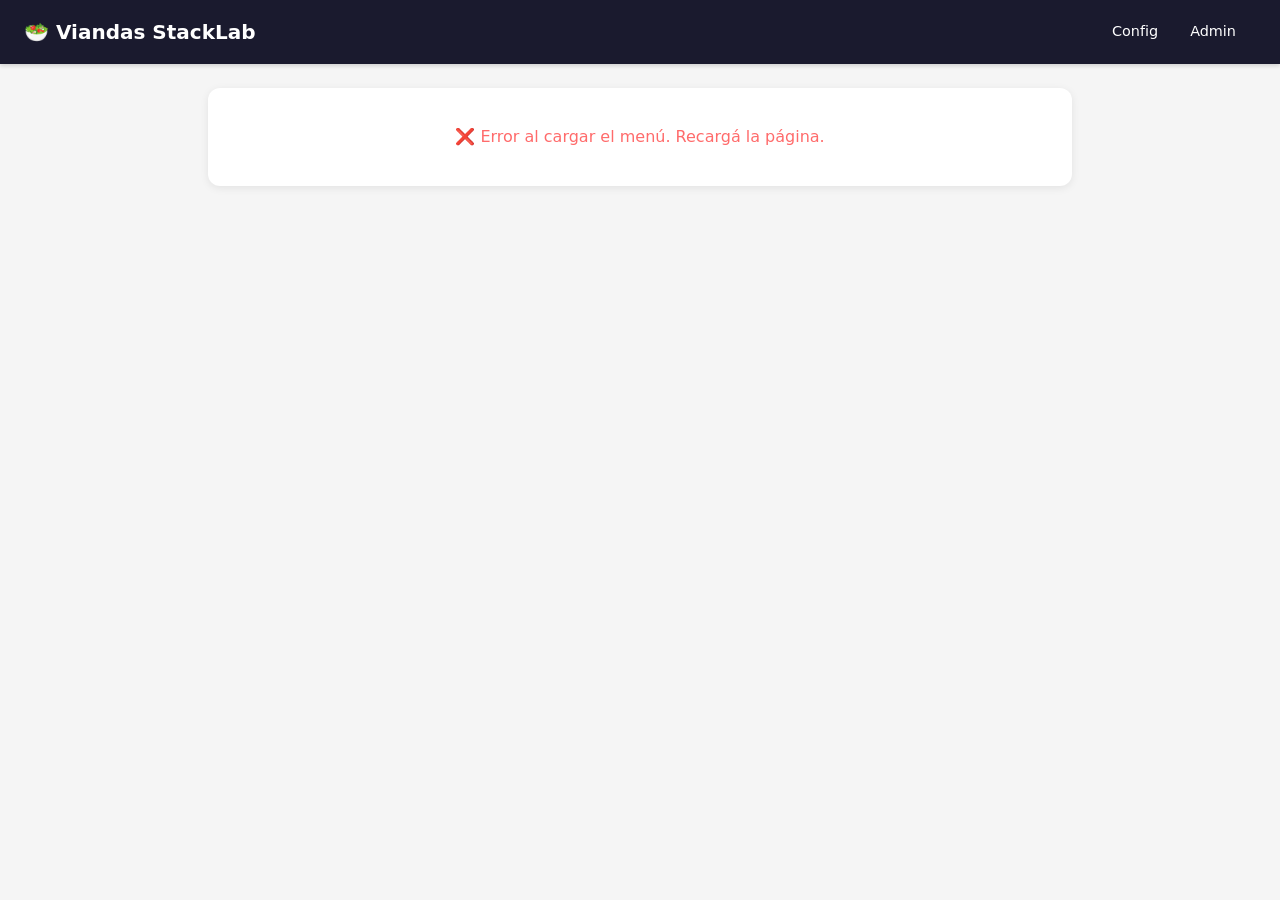
==== prototype/index.html @ 22119e1a "feat: agrega paginas HTML del MVP - config, index y admin" ====
<!DOCTYPE html>
<html lang="es">
<head>
  <meta charset="UTF-8">
  <meta name="viewport" content="width=device-width, initial-scale=1.0">
  <title>Viandas StackLab — Menú Semanal</title>
  <link rel="stylesheet" href="style.css">
  <script defer src="app.js"></script>
</head>
<body>
  <!-- ============================================================
       Header with user simulation dropdown
       ============================================================ -->
  <header class="header">
    <span class="header__title">🥗 Viandas StackLab</span>
    <nav class="header__nav">
      <a href="config.html">Config</a>
      <a href="admin.html">Admin</a>
      <span id="user-sim"></span>
    </nav>
  </header>

  <!-- ============================================================
       Notification banner (Gmail / Google Chat simulation)
       Container populated by app.js initNotificationBanner
       ============================================================ -->
  <div id="notification-banner"></div>

  <!-- ============================================================
       Deadline banner (hidden by default, shown on simulation)
       ============================================================ -->
  <div id="deadline-banner" class="deadline-banner hidden" role="alert">
    ⏰ Cierre de pedidos: jueves 10 AM. Ya no se pueden confirmar viandas.
  </div>

  <!-- ============================================================
       Main: weekly menu
       ============================================================ -->
  <main class="main">
    <!-- Loading state -->
    <div id="loading" class="card text-center">
      <p>Cargando menú…</p>
    </div>

    <!-- Empty state: no attendance days configured -->
    <div id="empty-state" class="card cta-card hidden">
      <div class="cta-card__icon">📅</div>
      <h2 class="cta-card__title">Configurá tus días</h2>
      <p class="cta-card__text">
        Seleccioná qué días asistís a la oficina para ver el menú de esos días.
      </p>
      <a href="config.html" class="btn btn--primary">⚙️ Ir a Configuración</a>
    </div>

    <!-- Deadline simulator controls -->
    <div id="deadline-controls" class="flex justify-between items-center gap-1 mb-1 hidden">
      <span id="deadline-sim-btn"></span>
      <span id="deadline-status" class="text-muted" style="font-size:0.8rem"></span>
    </div>

    <!-- Menu days grid -->
    <div id="menu-container" class="menu-grid hidden"></div>
  </main>

  <!-- ============================================================
       Page-specific script
       ============================================================ -->
  <script>
    (function () {
      'use strict';
      var V = window.ViandasApp;

      /* --- DOM refs --- */
      var loadingEl = document.getElementById('loading');
      var emptyStateEl = document.getElementById('empty-state');
      var deadlineBannerEl = document.getElementById('deadline-banner');
      var deadlineControlsEl = document.getElementById('deadline-controls');
      var deadlineSimBtnEl = document.getElementById('deadline-sim-btn');
      var deadlineStatusEl = document.getElementById('deadline-status');
      var menuContainer = document.getElementById('menu-container');

      var menuData = null;
      var currentUser = null;

      /* --- Helper: get selected attendance days from menu --- */
      function getAttendingDays() {
        if (!currentUser || !Array.isArray(currentUser.attendance)) return [];
        if (!menuData || !Array.isArray(menuData.days)) return [];
        return menuData.days.filter(function (day, idx) {
          return idx < currentUser.attendance.length && currentUser.attendance[idx];
        });
      }

      /* --- Helper: render a single day card --- */
      function renderDayCard(day, idx, attendingDays) {
        var date = day.date;
        var label = day.label;
        var options = day.options;
        var isDeadline = V.isDeadlineSimulated();
        var confirmed = V.isConfirmed(date);

        var card = document.createElement('div');
        card.className = 'card';
        card.setAttribute('data-date', date);

        // Day header
        var titleHtml = '<h2 class="card__title">' + label + '</h2>';

        // Highlight today
        var today = new Date().toISOString().slice(0, 10);
        if (date === today) {
          titleHtml = '<h2 class="card__title" style="color:var(--accent)">📌 Hoy: ' + label + '</h2>';
        }

        // Options list
        var listHtml = '<ul class="menu-list">';
        options.forEach(function (opt, i) {
          listHtml += '<li><span class="menu-list__number">' + (i + 1) +
            '</span> ' + opt + '</li>';
        });
        listHtml += '</ul>';

        // Footer: confirm button or confirmed badge
        var footerHtml = '';
        if (confirmed) {
          var wasLate = false;
          var confirmations = V.getConfirmations();
          if (confirmations[date] && confirmations[date].late) {
            wasLate = true;
          }
          var badgeClass = wasLate ? 'confirm-badge--late' : 'confirm-badge--ok';
          var badgeText = wasLate ? '⚠️ Confirmado tarde' : '✅ Confirmado';
          footerHtml = '<div class="confirm-footer">' +
            '<span class="text-muted" style="font-size:0.8rem">Ya confirmaste este día</span>' +
            '<span class="confirm-badge ' + badgeClass + '">' + badgeText + '</span>' +
            '</div>';
        } else if (isDeadline) {
          footerHtml = '<div class="confirm-footer">' +
            '<span class="text-muted">Cierre: jueves 10 AM</span>' +
            '<button class="btn btn--primary" disabled>Confirmar</button>' +
            '</div>';
        } else {
          footerHtml = '<div class="confirm-footer">' +
            '<button class="btn btn--primary btn--block confirm-btn" data-date="' + date + '">' +
            '✔ Confirmar vianda</button>' +
            '</div>';
        }

        card.innerHTML = titleHtml + listHtml + footerHtml;
        return card;
      }

      /* --- Main render --- */
      function render() {
        if (!menuData) return;

        currentUser = V.getCurrentUser();
        var attendingDays = getAttendingDays();
        var isDeadline = V.isDeadlineSimulated();

        // Empty state: no attendance configured
        if (!currentUser || attendingDays.length === 0) {
          loadingEl.classList.add('hidden');
          emptyStateEl.classList.remove('hidden');
          menuContainer.classList.add('hidden');
          deadlineControlsEl.classList.add('hidden');
          deadlineBannerEl.classList.add('hidden');
          return;
        }

        // Has attendance → show menu
        loadingEl.classList.add('hidden');
        emptyStateEl.classList.add('hidden');
        menuContainer.innerHTML = '';
        menuContainer.classList.remove('hidden');
        deadlineControlsEl.classList.remove('hidden');

        // Deadline banner
        if (isDeadline) {
          deadlineBannerEl.classList.remove('hidden');
        } else {
          deadlineBannerEl.classList.add('hidden');
        }

        // Deadline status text
        deadlineStatusEl.textContent = isDeadline
          ? 'Modo simulación: pedidos cerrados'
          : '';

        // Render each attending day
        attendingDays.forEach(function (day, idx) {
          var card = renderDayCard(day, idx, attendingDays);
          menuContainer.appendChild(card);
        });

        // Bind confirm buttons
        menuContainer.querySelectorAll('.confirm-btn').forEach(function (btn) {
          btn.addEventListener('click', function () {
            var date = btn.getAttribute('data-date');
            var confirmData = V.buildConfirmation({ late: V.isDeadlineSimulated() });
            V.saveConfirmation(date, confirmData);
            render(); // Re-render to show confirmed state
          });
        });
      }

      /* --- Init deadline button (re-render on toggle) --- */
      function initDeadline() {
        V.initDeadlineButton('#deadline-sim-btn', {
          onToggle: function () {
            render();
          }
        });
      }

      /* --- Init notification banner --- */
      function initBanner() {
        V.initNotificationBanner('#notification-banner');
      }

      /* --- Init user simulation --- */
      function initUserSim() {
        V.initUserSimulation('#user-sim', {
          onChange: function () {
            // Reload to refresh everything with new user context
            window.location.reload();
          }
        });
      }

      /* --- Fetch menu.json and bootstrap --- */
      function fetchMenu() {
        fetch('menu.json')
          .then(function (resp) {
            if (!resp.ok) throw new Error('HTTP ' + resp.status);
            return resp.json();
          })
          .then(function (data) {
            menuData = data;
            initDeadline();
            initBanner();
            initUserSim();
            render();
          })
          .catch(function (err) {
            console.error('[Viandas] Failed to load menu.json:', err);
            loadingEl.innerHTML =
              '<p style="color:var(--danger)">❌ Error al cargar el menú. Recargá la página.</p>';
          });
      }

      /* --- Bootstrap --- */
      if (document.readyState === 'loading') {
        document.addEventListener('DOMContentLoaded', fetchMenu);
      } else {
        fetchMenu();
      }
    })();
  </script>
</body>
</html>
---- prototype/style.css ----
/* ============================================================
   Viandas StackLab — Etapa 1: Esqueleto
   Mobile-first CSS with design tokens and traffic-light system
   Zero dependencies · Zero build step
   ============================================================ */

/* --- Design Tokens --- */
:root {
  --bg-dark: #1a1a2e;
  --accent: #e94560;
  --bg-light: #f5f5f5;
  --success: #51cf66;
  --danger: #ff6b6b;
  --warning: #ffd43b;
  --radius: 8px;
  --space: 16px;
  --font: system-ui, -apple-system, sans-serif;
  --text-light: #ffffff;
  --text-dark: #1a1a2e;
  --text-muted: #6b7280;
  --border-color: #e0e0e0;
  --card-shadow: 0 2px 8px rgba(0, 0, 0, 0.08);
  --card-shadow-hover: 0 4px 16px rgba(0, 0, 0, 0.12);
  --header-height: 64px;
  --max-width: 960px;
}

/* --- Reset & Base --- */
*,
*::before,
*::after {
  box-sizing: border-box;
  margin: 0;
  padding: 0;
}

html {
  font-family: var(--font);
  font-size: 16px;
  line-height: 1.6;
  color: var(--text-dark);
  background-color: var(--bg-light);
  scroll-behavior: smooth;
}

body {
  min-height: 100vh;
  display: flex;
  flex-direction: column;
  padding-top: var(--header-height);
}

img {
  max-width: 100%;
  display: block;
}

a {
  color: var(--accent);
  text-decoration: none;
}

a:hover {
  text-decoration: underline;
}

/* --- Accessibility: Focus --- */
:focus-visible {
  outline: 2px solid var(--accent);
  outline-offset: 2px;
}

/* --- Header / Navigation --- */
.header {
  position: fixed;
  top: 0;
  left: 0;
  right: 0;
  height: var(--header-height);
  background: var(--bg-dark);
  color: var(--text-light);
  display: flex;
  align-items: center;
  justify-content: space-between;
  padding: 0 var(--space);
  z-index: 100;
  box-shadow: 0 2px 4px rgba(0, 0, 0, 0.15);
}

.header__title {
  font-size: 1.1rem;
  font-weight: 700;
  white-space: nowrap;
}

.header__nav {
  display: flex;
  gap: 8px;
  align-items: center;
}

.header__nav a {
  color: var(--text-light);
  font-size: 0.85rem;
  padding: 4px 8px;
  border-radius: var(--radius);
  transition: background 0.2s;
}

.header__nav a:hover {
  background: rgba(255, 255, 255, 0.1);
  text-decoration: none;
}

.header__nav .nav--active {
  background: var(--accent);
}

/* --- User Simulation Dropdown --- */
.user-sim {
  margin-left: 8px;
}

.user-sim select {
  background: rgba(255, 255, 255, 0.15);
  color: var(--text-light);
  border: 1px solid rgba(255, 255, 255, 0.25);
  border-radius: var(--radius);
  padding: 4px 8px;
  font-size: 0.8rem;
  font-family: var(--font);
  cursor: pointer;
  max-width: 140px;
}

.user-sim select:focus-visible {
  outline: 2px solid var(--accent);
  outline-offset: 1px;
}

.user-sim option {
  color: var(--text-dark);
  background: var(--text-light);
}

/* --- Main Content --- */
.main {
  flex: 1;
  width: 100%;
  max-width: var(--max-width);
  margin: 0 auto;
  padding: var(--space);
}

/* --- Cards --- */
.card {
  background: #ffffff;
  border-radius: var(--radius);
  box-shadow: var(--card-shadow);
  padding: var(--space);
  margin-bottom: var(--space);
  transition: box-shadow 0.2s;
}

.card:hover {
  box-shadow: var(--card-shadow-hover);
}

.card__title {
  font-size: 1.25rem;
  font-weight: 700;
  margin-bottom: 8px;
  color: var(--bg-dark);
}

.card__subtitle {
  font-size: 0.875rem;
  color: var(--text-muted);
  margin-bottom: 12px;
}

/* --- Buttons --- */
.btn {
  display: inline-flex;
  align-items: center;
  justify-content: center;
  gap: 6px;
  padding: 10px 20px;
  font-size: 0.95rem;
  font-weight: 600;
  font-family: var(--font);
  border: none;
  border-radius: var(--radius);
  cursor: pointer;
  transition: background 0.2s, transform 0.1s, box-shadow 0.2s;
  text-decoration: none;
}

.btn:active {
  transform: scale(0.97);
}

.btn--primary {
  background: var(--accent);
  color: var(--text-light);
}

.btn--primary:hover {
  background: #d63a52;
}

.btn--primary:disabled {
  background: #cccccc;
  color: #888888;
  cursor: not-allowed;
}

.btn--secondary {
  background: var(--bg-dark);
  color: var(--text-light);
}

.btn--secondary:hover {
  background: #252550;
}

.btn--success {
  background: var(--success);
  color: var(--text-dark);
}

.btn--success:hover {
  background: #3db854;
}

.btn--danger {
  background: var(--danger);
  color: var(--text-light);
}

.btn--danger:hover {
  background: #e55555;
}

.btn--warning {
  background: var(--warning);
  color: var(--text-dark);
}

.btn--warning:hover {
  background: #e6c233;
}

.btn--outline {
  background: transparent;
  border: 2px solid var(--accent);
  color: var(--accent);
}

.btn--outline:hover {
  background: var(--accent);
  color: var(--text-light);
}

.btn--sm {
  padding: 6px 12px;
  font-size: 0.8rem;
}

.btn--block {
  width: 100%;
}

/* --- Forms --- */
.form-group {
  margin-bottom: var(--space);
}

.form-label {
  display: block;
  font-weight: 600;
  margin-bottom: 6px;
  font-size: 0.9rem;
  color: var(--bg-dark);
}

.form-input {
  width: 100%;
  padding: 10px 12px;
  font-size: 1rem;
  font-family: var(--font);
  border: 2px solid var(--border-color);
  border-radius: var(--radius);
  background: #ffffff;
  transition: border-color 0.2s;
}

.form-input:focus {
  border-color: var(--accent);
  outline: none;
}

/* --- Toggle / Switch --- */
.toggle-group {
  display: flex;
  flex-wrap: wrap;
  gap: 8px;
}

.toggle-btn {
  padding: 8px 16px;
  font-size: 0.875rem;
  font-weight: 600;
  font-family: var(--font);
  border: 2px solid var(--border-color);
  border-radius: var(--radius);
  background: #ffffff;
  color: var(--text-dark);
  cursor: pointer;
  transition: all 0.2s;
}

.toggle-btn:hover {
  border-color: var(--accent);
}

.toggle-btn[aria-pressed="true"] {
  background: var(--accent);
  color: var(--text-light);
  border-color: var(--accent);
}

/* --- Tables --- */
.table-wrapper {
  overflow-x: auto;
  -webkit-overflow-scrolling: touch;
}

table {
  width: 100%;
  border-collapse: collapse;
  font-size: 0.875rem;
}

th {
  background: var(--bg-dark);
  color: var(--text-light);
  padding: 10px 12px;
  text-align: left;
  font-weight: 600;
  white-space: nowrap;
  position: sticky;
  top: var(--header-height);
  z-index: 10;
}

td {
  padding: 10px 12px;
  border-bottom: 1px solid var(--border-color);
  vertical-align: middle;
}

tr:nth-child(even) td {
  background: rgba(0, 0, 0, 0.02);
}

tr:hover td {
  background: rgba(233, 69, 96, 0.04);
}

/* --- Traffic-Light Status Classes --- */
.status-ok {
  background: var(--success) !important;
  color: var(--text-dark);
  font-weight: 600;
  text-align: center;
  border-radius: 4px;
}

.status-late {
  background: var(--warning) !important;
  color: var(--text-dark);
  font-weight: 600;
  text-align: center;
  border-radius: 4px;
}

.status-missing {
  background: var(--danger) !important;
  color: var(--text-light);
  font-weight: 600;
  text-align: center;
  border-radius: 4px;
}

.status-na {
  background: var(--bg-light) !important;
  color: var(--text-muted);
  text-align: center;
  font-style: italic;
  border-radius: 4px;
}

/* --- Alerts / Banners --- */
.alert {
  padding: 12px var(--space);
  border-radius: var(--radius);
  margin-bottom: var(--space);
  font-size: 0.9rem;
  display: flex;
  align-items: center;
  gap: 12px;
  border-left: 4px solid transparent;
}

.alert--info {
  background: #e8f0fe;
  border-left-color: #4285f4;
  color: #1a3a5c;
}

.alert--warning {
  background: #fef7e0;
  border-left-color: var(--warning);
  color: #5c4a00;
}

.alert--success {
  background: #e6f4ea;
  border-left-color: var(--success);
  color: #1a472a;
}

.alert--danger {
  background: #fce8e6;
  border-left-color: var(--danger);
  color: #5c1a1a;
}

.alert__icon {
  font-size: 1.2rem;
  flex-shrink: 0;
}

.alert__body {
  flex: 1;
}

.alert__dismiss {
  background: none;
  border: none;
  font-size: 1.2rem;
  cursor: pointer;
  color: inherit;
  opacity: 0.6;
  padding: 4px;
  line-height: 1;
}

.alert__dismiss:hover {
  opacity: 1;
}

/* --- Notification Banner (Gmail/Chat simulation) --- */
.notification-banner {
  background: linear-gradient(135deg, #1a73e8, #1557b0);
  color: var(--text-light);
  padding: 10px var(--space);
  font-size: 0.85rem;
  display: flex;
  align-items: center;
  gap: 10px;
  flex-wrap: wrap;
}

.notification-banner__icon {
  font-size: 1.4rem;
  flex-shrink: 0;
}

.notification-banner__text {
  flex: 1;
  min-width: 200px;
}

.notification-banner__dismiss {
  background: rgba(255, 255, 255, 0.2);
  border: 1px solid rgba(255, 255, 255, 0.3);
  color: var(--text-light);
  padding: 4px 12px;
  border-radius: var(--radius);
  cursor: pointer;
  font-size: 0.8rem;
  transition: background 0.2s;
}

.notification-banner__dismiss:hover {
  background: rgba(255, 255, 255, 0.3);
}

/* --- Deadline Banner --- */
.deadline-banner {
  background: var(--danger);
  color: var(--text-light);
  padding: 8px var(--space);
  text-align: center;
  font-weight: 600;
  font-size: 0.85rem;
}

/* --- CTA / Empty States --- */
.cta-card {
  text-align: center;
  padding: 32px var(--space);
}

.cta-card__icon {
  font-size: 3rem;
  margin-bottom: 12px;
}

.cta-card__title {
  font-size: 1.1rem;
  font-weight: 700;
  margin-bottom: 8px;
}

.cta-card__text {
  color: var(--text-muted);
  margin-bottom: 16px;
}

/* --- Menu List --- */
.menu-list {
  list-style: none;
  padding: 0;
}

.menu-list li {
  padding: 8px 0;
  border-bottom: 1px solid var(--border-color);
  display: flex;
  align-items: center;
  gap: 8px;
}

.menu-list li:last-child {
  border-bottom: none;
}

.menu-list__number {
  display: inline-flex;
  align-items: center;
  justify-content: center;
  width: 24px;
  height: 24px;
  background: var(--accent);
  color: var(--text-light);
  border-radius: 50%;
  font-size: 0.75rem;
  font-weight: 700;
  flex-shrink: 0;
}

/* --- Confirm Section --- */
.confirm-footer {
  display: flex;
  align-items: center;
  justify-content: space-between;
  flex-wrap: wrap;
  gap: 12px;
  margin-top: 12px;
  padding-top: 12px;
  border-top: 1px solid var(--border-color);
}

.confirm-badge {
  display: inline-flex;
  align-items: center;
  gap: 4px;
  padding: 4px 10px;
  border-radius: 9999px;
  font-size: 0.8rem;
  font-weight: 600;
}

.confirm-badge--ok {
  background: var(--success);
  color: var(--text-dark);
}

.confirm-badge--late {
  background: var(--warning);
  color: var(--text-dark);
}

/* --- Utility Classes --- */
.text-center {
  text-align: center;
}

.text-muted {
  color: var(--text-muted);
}

.mt-1 {
  margin-top: var(--space);
}

.mt-2 {
  margin-top: calc(var(--space) * 2);
}

.mb-1 {
  margin-bottom: var(--space);
}

.flex {
  display: flex;
}

.flex-col {
  flex-direction: column;
}

.flex-wrap {
  flex-wrap: wrap;
}

.gap-1 {
  gap: var(--space);
}

.items-center {
  align-items: center;
}

.justify-between {
  justify-content: space-between;
}

.hidden {
  display: none !important;
}

/* --- Responsive: Desktop (min-width: 768px) --- */
@media (min-width: 768px) {
  :root {
    --space: 24px;
    --radius: 12px;
  }

  .header__title {
    font-size: 1.25rem;
  }

  .header__nav a {
    font-size: 0.9rem;
    padding: 6px 12px;
  }

  .user-sim select {
    max-width: 180px;
    font-size: 0.85rem;
  }

  .main {
    padding: var(--space) calc(var(--space) * 2);
  }

  .card {
    padding: calc(var(--space) * 1.5);
  }

  .card__title {
    font-size: 1.5rem;
  }

  /* Grid layout for menu days */
  .menu-grid {
    display: grid;
    grid-template-columns: repeat(auto-fit, minmax(320px, 1fr));
    gap: var(--space);
  }

  /* Table larger on desktop */
  table {
    font-size: 0.95rem;
  }

  th,
  td {
    padding: 12px 16px;
  }

  /* Form grid */
  .form-grid {
    display: grid;
    grid-template-columns: 1fr 1fr;
    gap: var(--space);
  }
}

/* --- Responsive: Larger desktop --- */
@media (min-width: 1024px) {
  .menu-grid {
    grid-template-columns: repeat(auto-fit, minmax(280px, 1fr));
  }
}

/* --- Reduced Motion --- */
@media (prefers-reduced-motion: reduce) {
  *,
  *::before,
  *::after {
    animation-duration: 0.01ms !important;
    animation-iteration-count: 1 !important;
    transition-duration: 0.01ms !important;
    scroll-behavior: auto !important;
  }

  .btn:active {
    transform: none;
  }
}

/* --- Print --- */
@media print {
  .header,
  .notification-banner,
  .deadline-banner,
  .btn {
    display: none !important;
  }

  body {
    padding-top: 0;
  }

  .card {
    box-shadow: none;
    break-inside: avoid;
  }
}
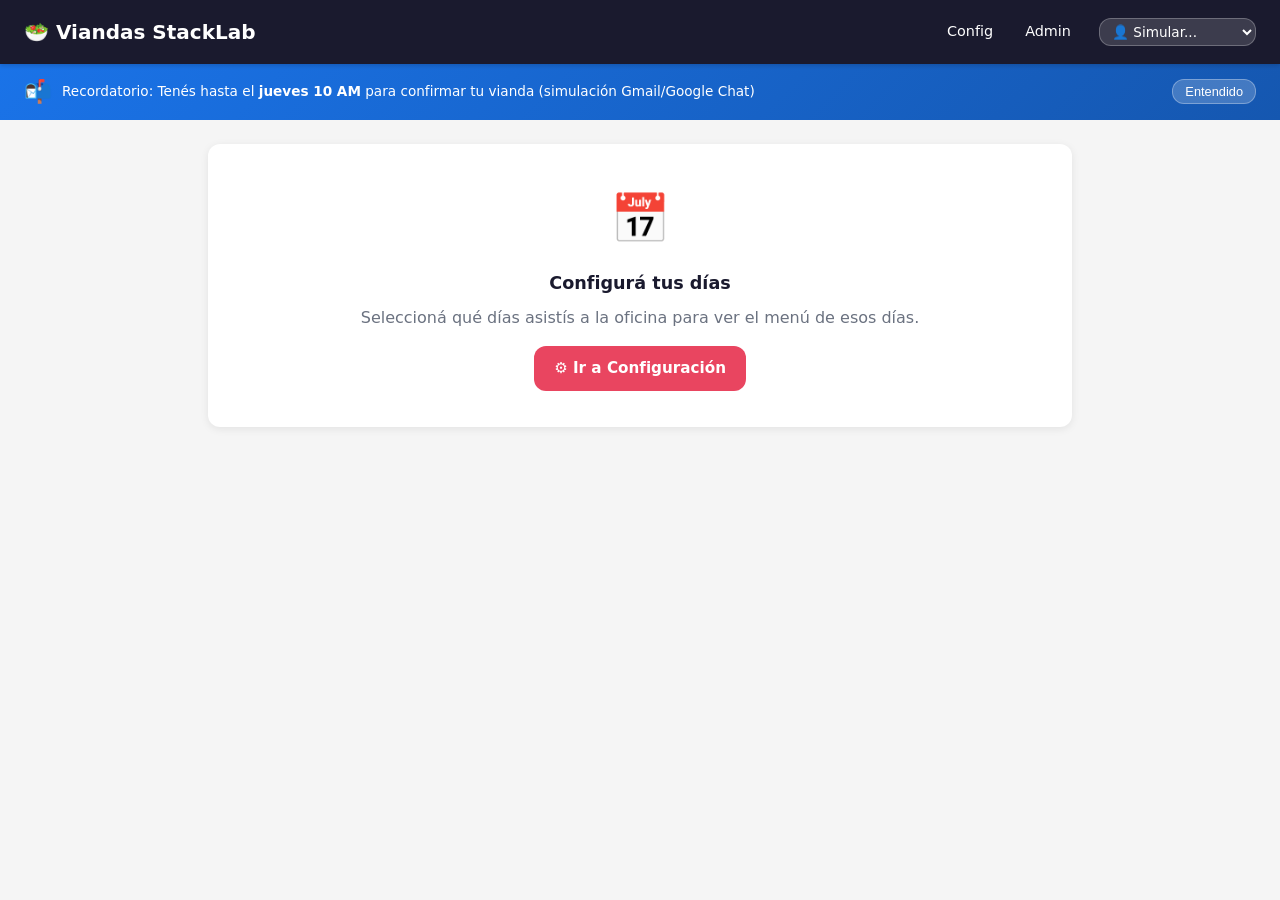
==== commit b8992cf8: "fix: agrega DOMContentLoaded a scripts inline para esperar carga de app.js" ====
--- a/prototype/index.html
+++ b/prototype/index.html
@@ -65,7 +65,8 @@
   <!-- ============================================================
        Page-specific script
        ============================================================ -->
-  <script>
+  <script defer>
+    document.addEventListener('DOMContentLoaded', function() {
     (function () {
       'use strict';
       var V = window.ViandasApp;
@@ -256,6 +257,7 @@
         fetchMenu();
       }
     })();
+    }); // DOMContentLoaded
   </script>
 </body>
 </html>
